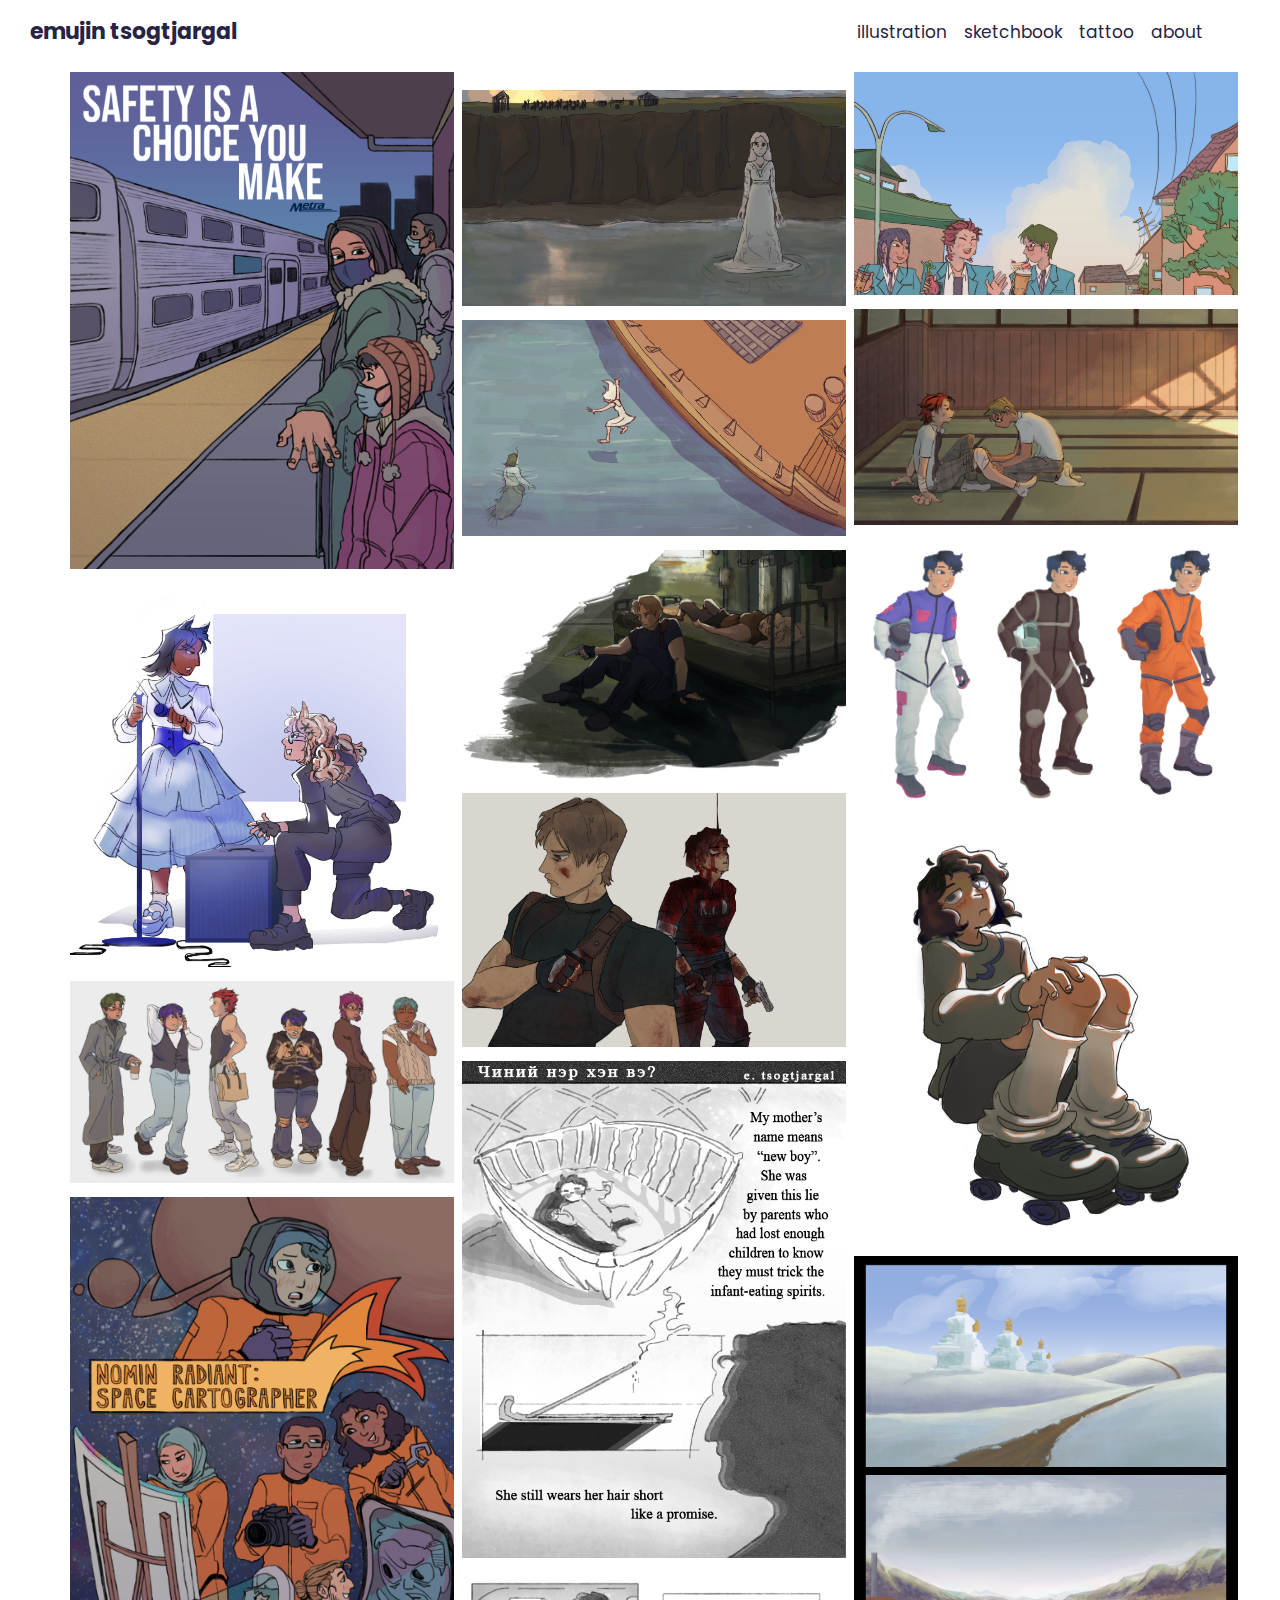
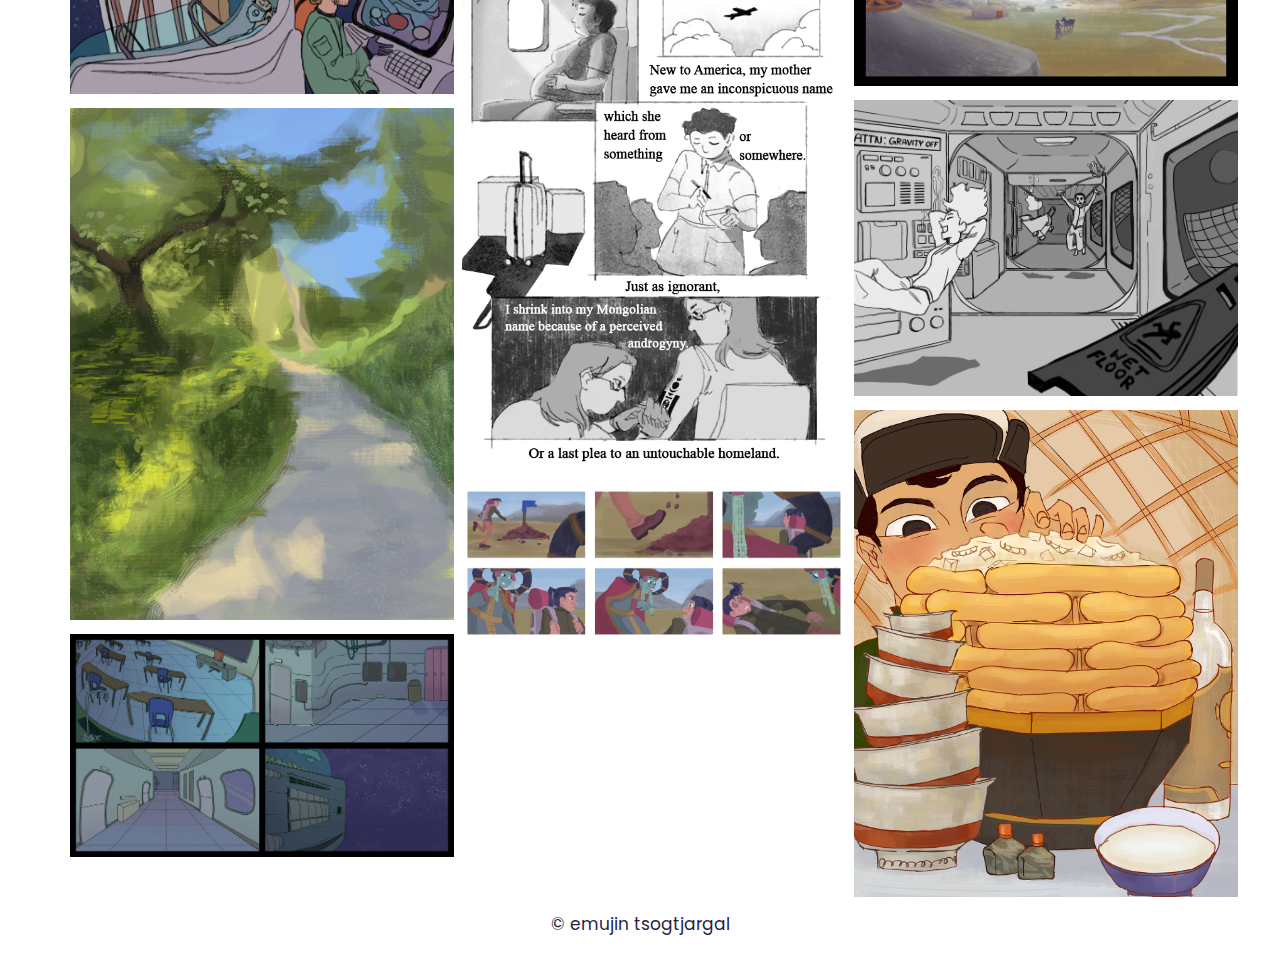
==== index.html @ 5392f942 "is adding files to github" ====
<!DOCTYPE html>
<html lang="en">
<head>
    <meta charset="UTF-8">
    <meta name="viewport" content="width=device-width, initial-scale=1.0">
    <title>illustration</title>
    <link rel="preconnect" href="https://fonts.googleapis.com">
    <link rel="preconnect" href="https://fonts.gstatic.com" crossorigin>
    <link href="https://fonts.googleapis.com/css2?family=Poppins&display=swap" rel="stylesheet">
    <link rel="stylesheet" href="styles/styles.css" />
</head>

<body>
    <header>
        <h1 class="name">emujin tsogtjargal</h1>
            <nav>
                <ul class="nav-links">
                    <li><a href="index.html">illustration</a></li>
                    <li><a href="pages/sketchbook.html">sketchbook</a></li>
                    <li><a href="pages/tattoo.html">tattoo</a></li>
                    <li><a href="pages/about.html">about</a></li>
                </ul> 
        </nav>
    </header>


    <div class="gallery">
        <div class="row">
            <div class="column">
                <img src="images/illustration/metra.png" alt="" class="port-item">
                <img src="images/illustration/artfight.png" alt="" class="port-item">
                <img src="images/illustration/lineup.png" alt="" class="port-item">
                <img src="images/illustration/poster.png" alt="" class="port-item">
                <img src="images/illustration/trail.png" alt="" class="port-item">
                <img src="images/illustration/backgrounds.png" alt="" class="port-item">
            </div>

            <div class="column">
                <img src="images/illustration/mermaids 1.png" alt="" class="port-item">
                <img src="images/illustration/mermaids 2.png" alt="" class="port-item">
                <img src="images/illustration/mermaids 3.png" alt="" class="port-item">
                <img src="images/illustration/leonnn.png" alt="" class="port-item">
                <img src="images/illustration/knife.png" alt="" class="port-item">
                <img src="images/illustration/name comic1.png" alt="" class="port-item">
                <img src="images/illustration/name comic 2.png" alt="" class="port-item">
                <img src="images/illustration/anujin and enguun.png" alt="" class="port-item">
            </div>

            <div class="column">
                <img src="images/illustration/boba.png" alt="" class="port-item">
                <img src="images/illustration/second yr.png" alt="" class="port-item">
                <img src="images/illustration/suit variants.png" alt="" class="port-item">
                <img src="images/illustration/treb.png" alt="" class="port-item">
                <img src="images/illustration/two views.png" alt="" class="port-item">
                <img src="images/illustration/cass and jj.png" alt="" class="port-item">
                <img src="images/illustration/tsaagan sar.png" alt="" class="port-item">
            </div>
           
    </div> 

    <footer>
        <p>&#169; emujin tsogtjargal</p>
    </footer>

</body>
</html>
---- styles/styles.css ----
:root {
    --background: #fffffe;
    --base-text: #272343;
    --border: #e3f6f5;
}

* {
  margin: 0;
  padding: 0;
}

body {
  overflow-x: hidden;
}

h1, li, a, p {
  font-family: "Poppins", serif;
  font-size: 17px;
}

header { 
  display: flex;
  justify-content: space-between;
  align-items: center;
  padding: 15px 30px;
}


.navigation {
    display:inline-flex;
    justify-content: right;
    font-size: 17px;
    margin: 0;
}

.name {
  display: inline-flex;
  align-items: center;
  justify-content: left;
  font-size: 22px;
  font-family: "Poppins", serif;
  color: var(--base-text);
  margin: 0;
  cursor:default;
}

.nav-links {
    list-style: none;
    margin-right: 30px;
    display: inline-flex;
} 

.nav-links a {
    text-decoration: none;
    color: var(--base-text);
    padding-right: 17px;
}

.nav-links a:hover {
    color: #45b1cc;
}  

.gallery {
  align-items: center;
}

img {
  margin: 7px 10px;
}

.row {
    padding: 30px 0;
    display: flex;
    flex-wrap: wrap;
    padding: 1px 4px;
    justify-content: center;
    width: 100%;
} 

.column {
    flex: 25%;
    max-width: 30%;
    padding: 1px 4px;
} 

.column img {
    vertical-align: middle;
    width: 100%;
  }

  @media screen and (max-width: 800px) {
    .column {
      flex: 50%;
      max-width: 50%;
    }
  } 

  @media screen and (max-width: 600px) {
    .column {
      flex: 100%;
      max-width: 100%;
    } 
  }  

  footer {
    text-align: center;
    margin-top: 5px;
    margin-bottom: 17px;
    text-decoration: none;
    color: var(--base-text);
  } 

  .underconst {
    text-align: center;
    margin-top: 30px;
  } 

  .about-container {
    display: inline-flex;
    align-items: center;
    justify-content: center;
    
  } 

  .myimage {
    max-width: 100%;
    max-height:100%;
  } 

  .about {
    font-size: 70px;
  }
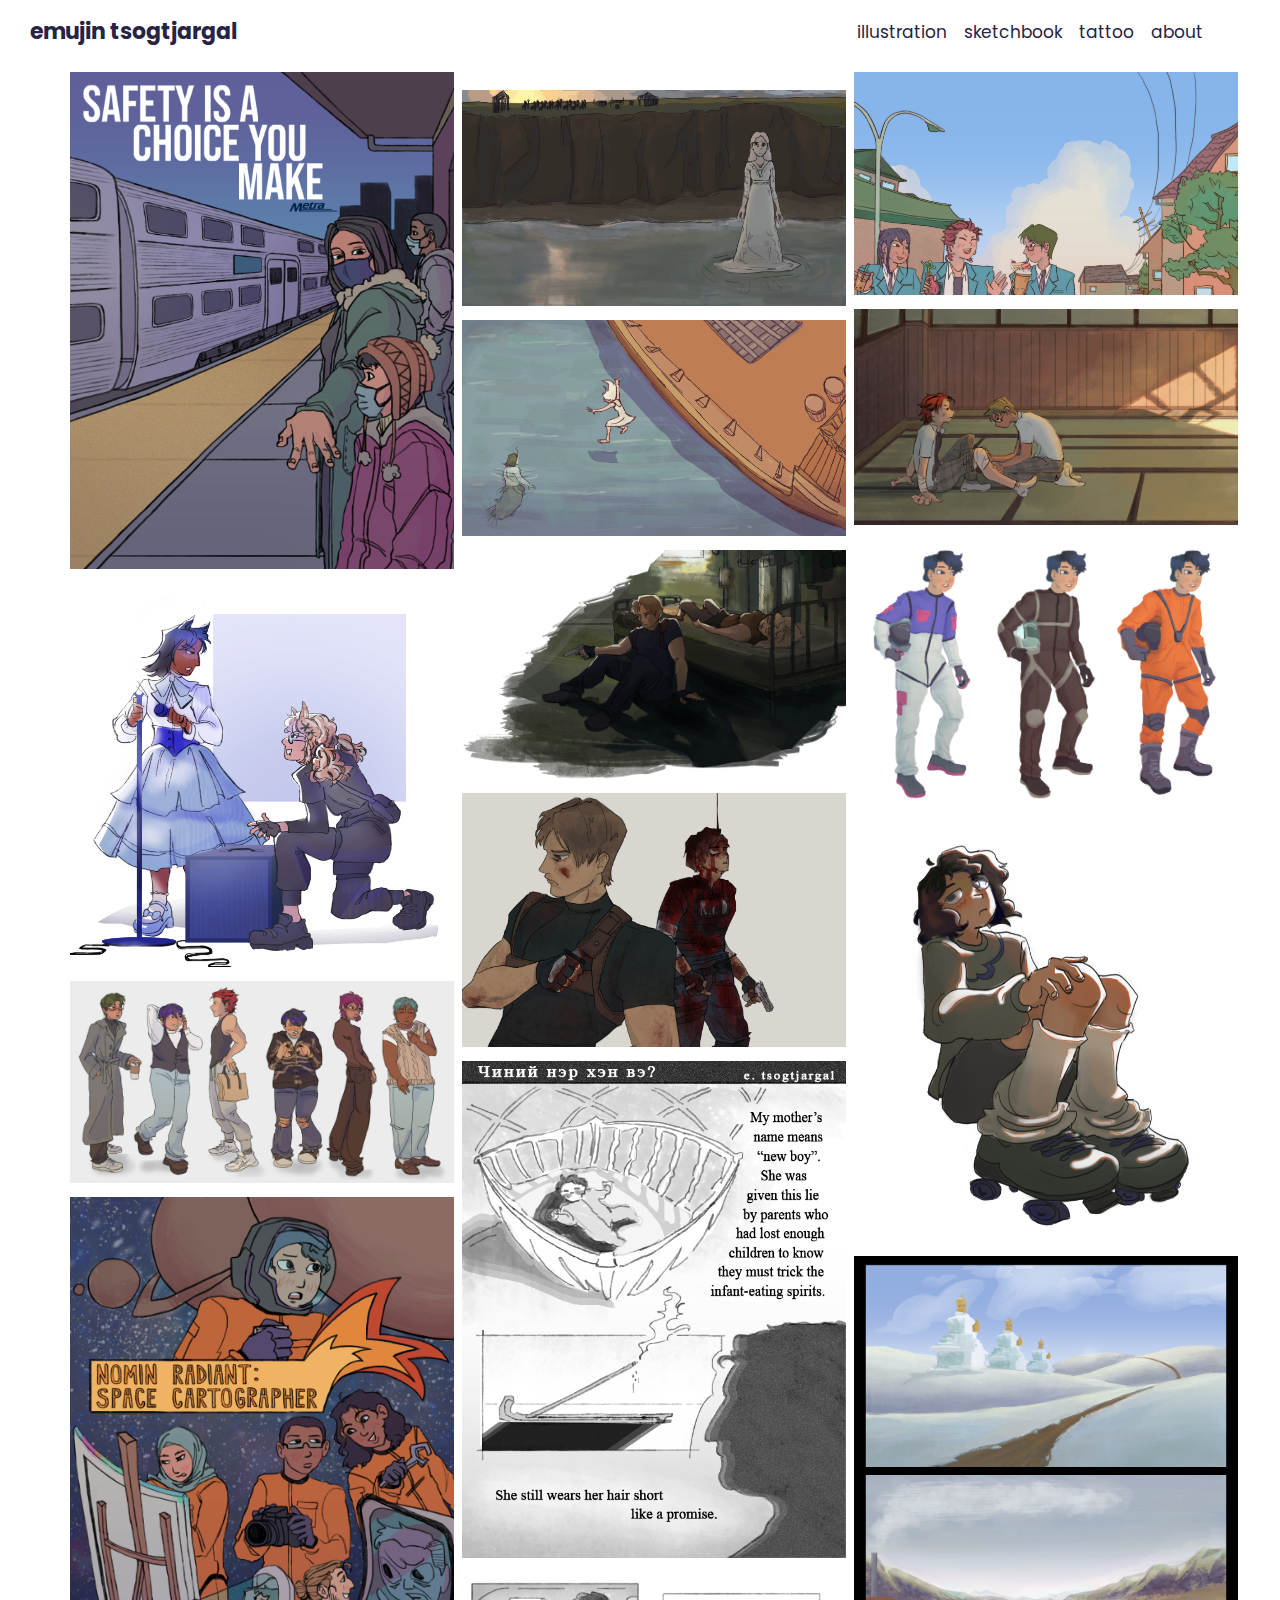
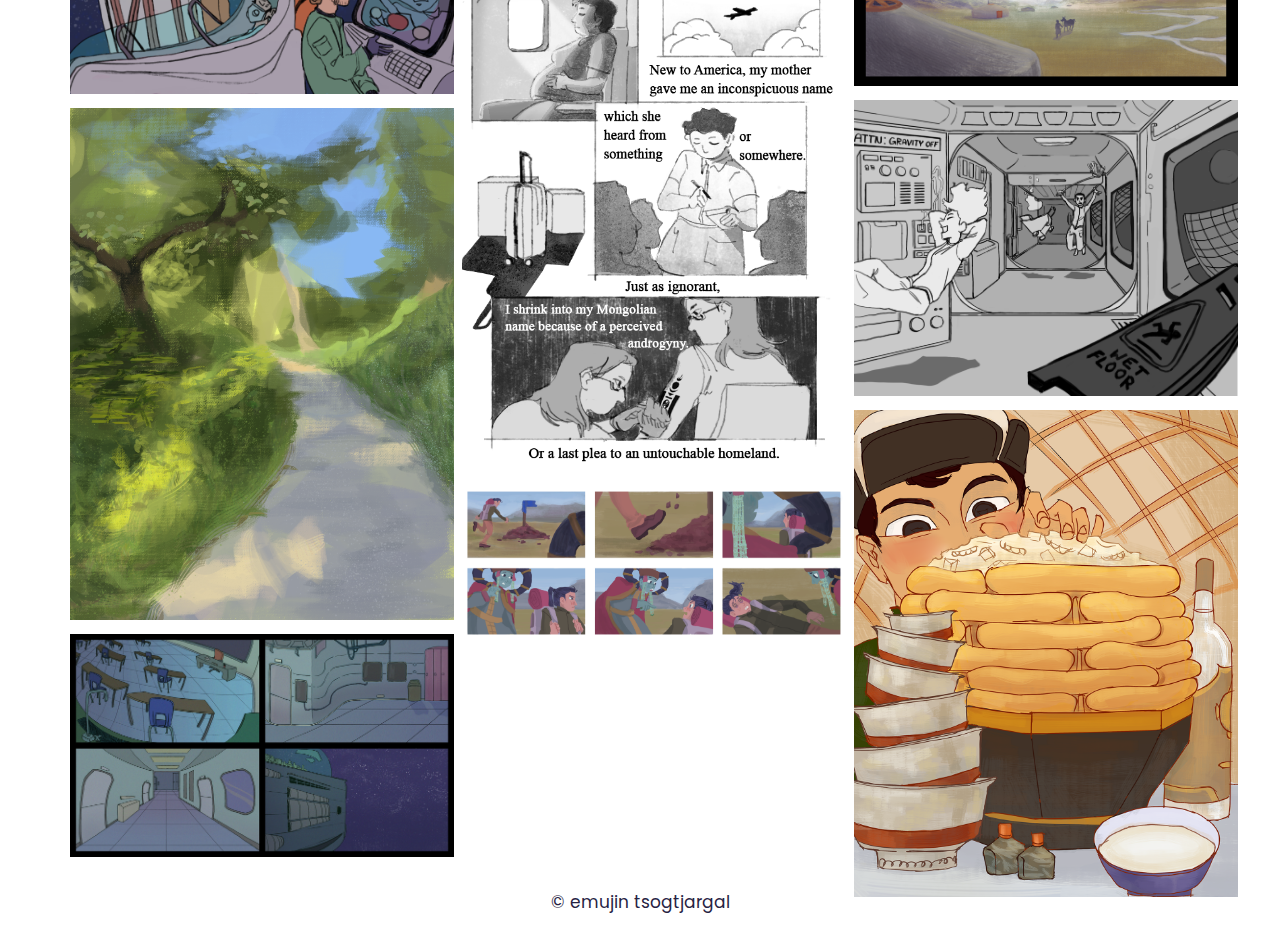
==== commit 0a4a013d: "updated about page and fixed footer" ====
--- a/index.html
+++ b/index.html
@@ -11,6 +11,9 @@
 </head>
 
 <body>
+    <div class="page-container">
+    <div class="content-wrap">
+
     <header>
         <h1 class="name">emujin tsogtjargal</h1>
             <nav>
@@ -55,12 +58,12 @@
                 <img src="images/illustration/cass and jj.png" alt="" class="port-item">
                 <img src="images/illustration/tsaagan sar.png" alt="" class="port-item">
             </div>
-           
     </div> 
+    </div>
 
     <footer>
         <p>&#169; emujin tsogtjargal</p>
     </footer>
-
+    </div>
 </body>
 </html>--- a/styles/styles.css
+++ b/styles/styles.css
@@ -16,6 +16,15 @@
 h1, li, a, p {
   font-family: "Poppins", serif;
   font-size: 17px;
+}
+
+.page-container {
+  position: relative;
+  min-height: 100vh;
+} 
+
+.content-wrap {
+  padding-bottom: 2rem;
 }
 
 header { 
@@ -103,11 +112,15 @@
   }  
 
   footer {
-    text-align: center;
-    margin-top: 5px;
+    margin-top: 10px;
     margin-bottom: 17px;
     text-decoration: none;
     color: var(--base-text);
+    position: absolute;
+    bottom: 0;
+    width: 100%; 
+    text-align: center;
+    height: 2rem;
   } 
 
   .underconst {
@@ -116,17 +129,24 @@
   } 
 
   .about-container {
-    display: inline-flex;
+    display:flex;
     align-items: center;
     justify-content: center;
-    
-  } 
+    font-size: 70px;
+    align-content: center;
+    margin-right: 10%;
+    margin-left: 10%;
+  }  
 
-  .myimage {
-    max-width: 100%;
-    max-height:100%;
-  } 
+  .self-portrait {
+    max-width: 400px;
+    max-height: 400px;
+    align-self: center;
+  }  
 
-  .about {
-    font-size: 70px;
-  }+  .about-txt {
+    padding: 10% 10% 10% 5%;
+    justify-self: left;
+  }
+
+ 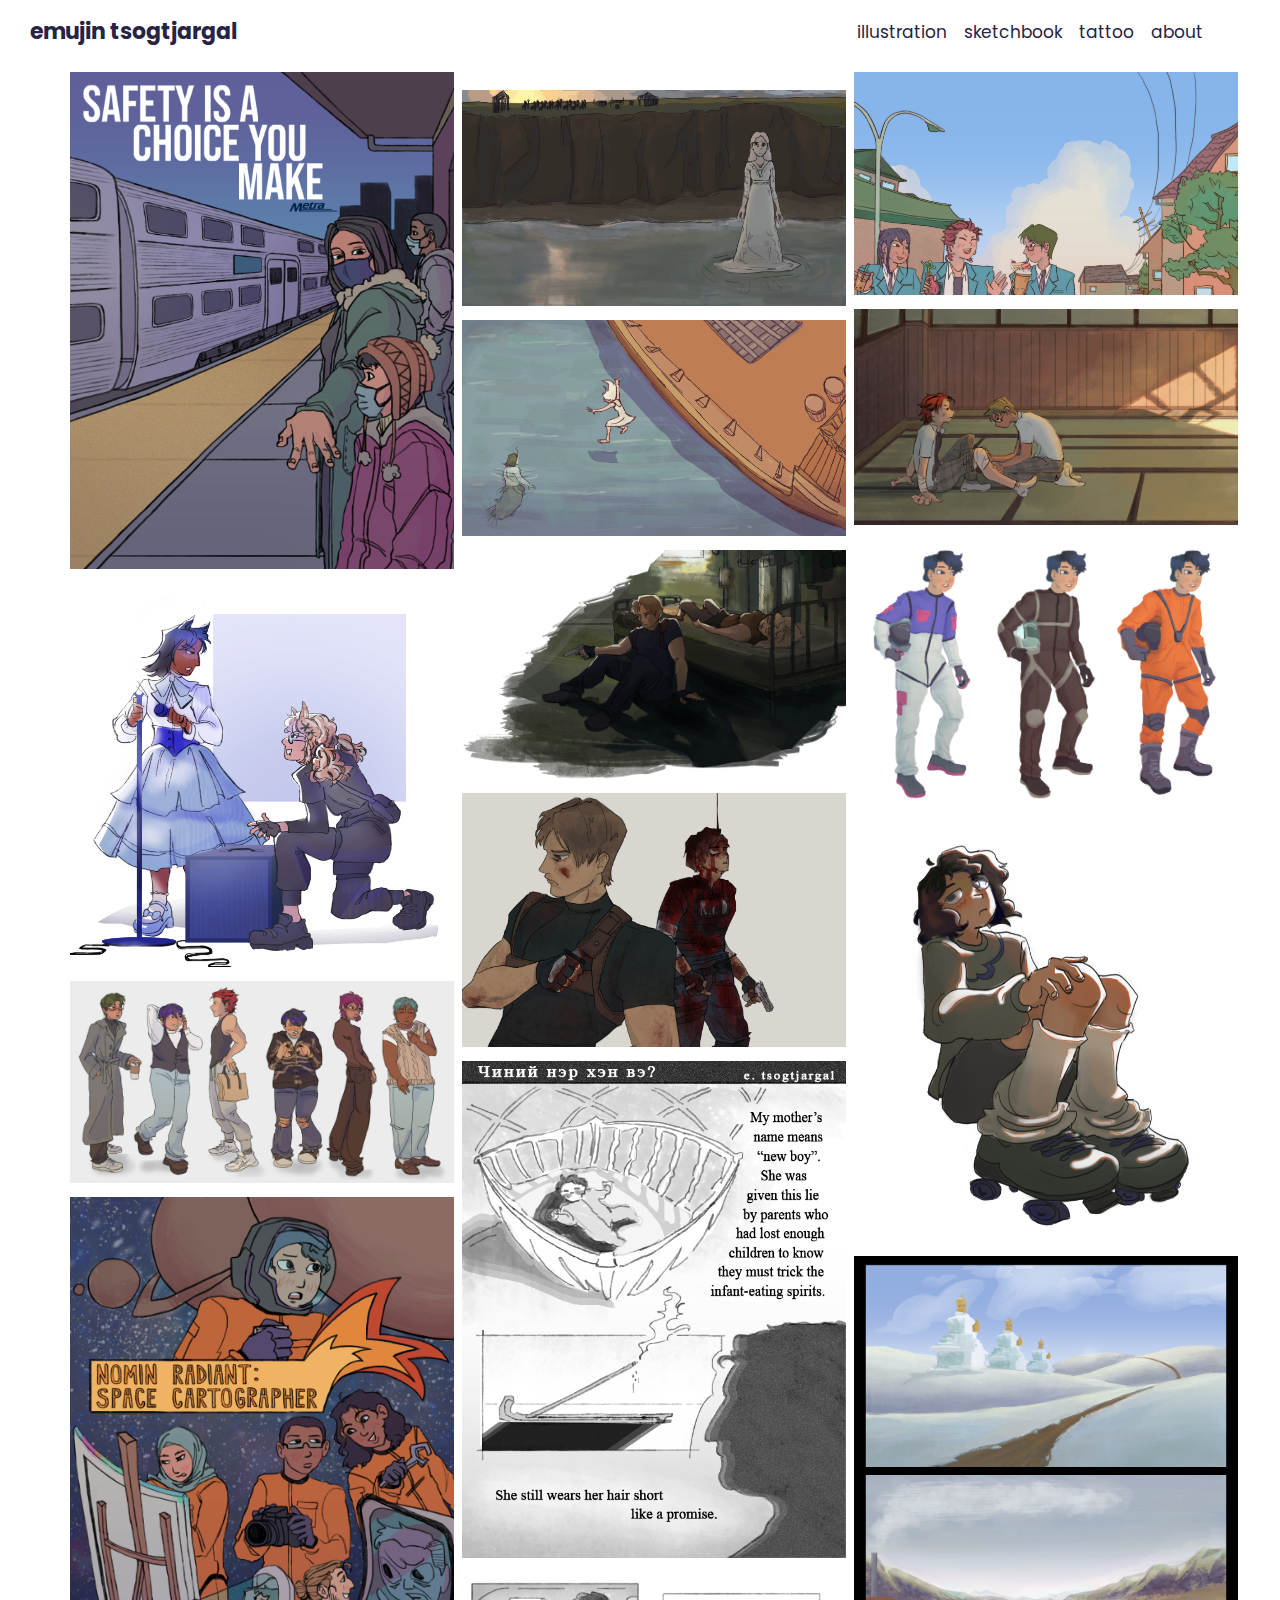
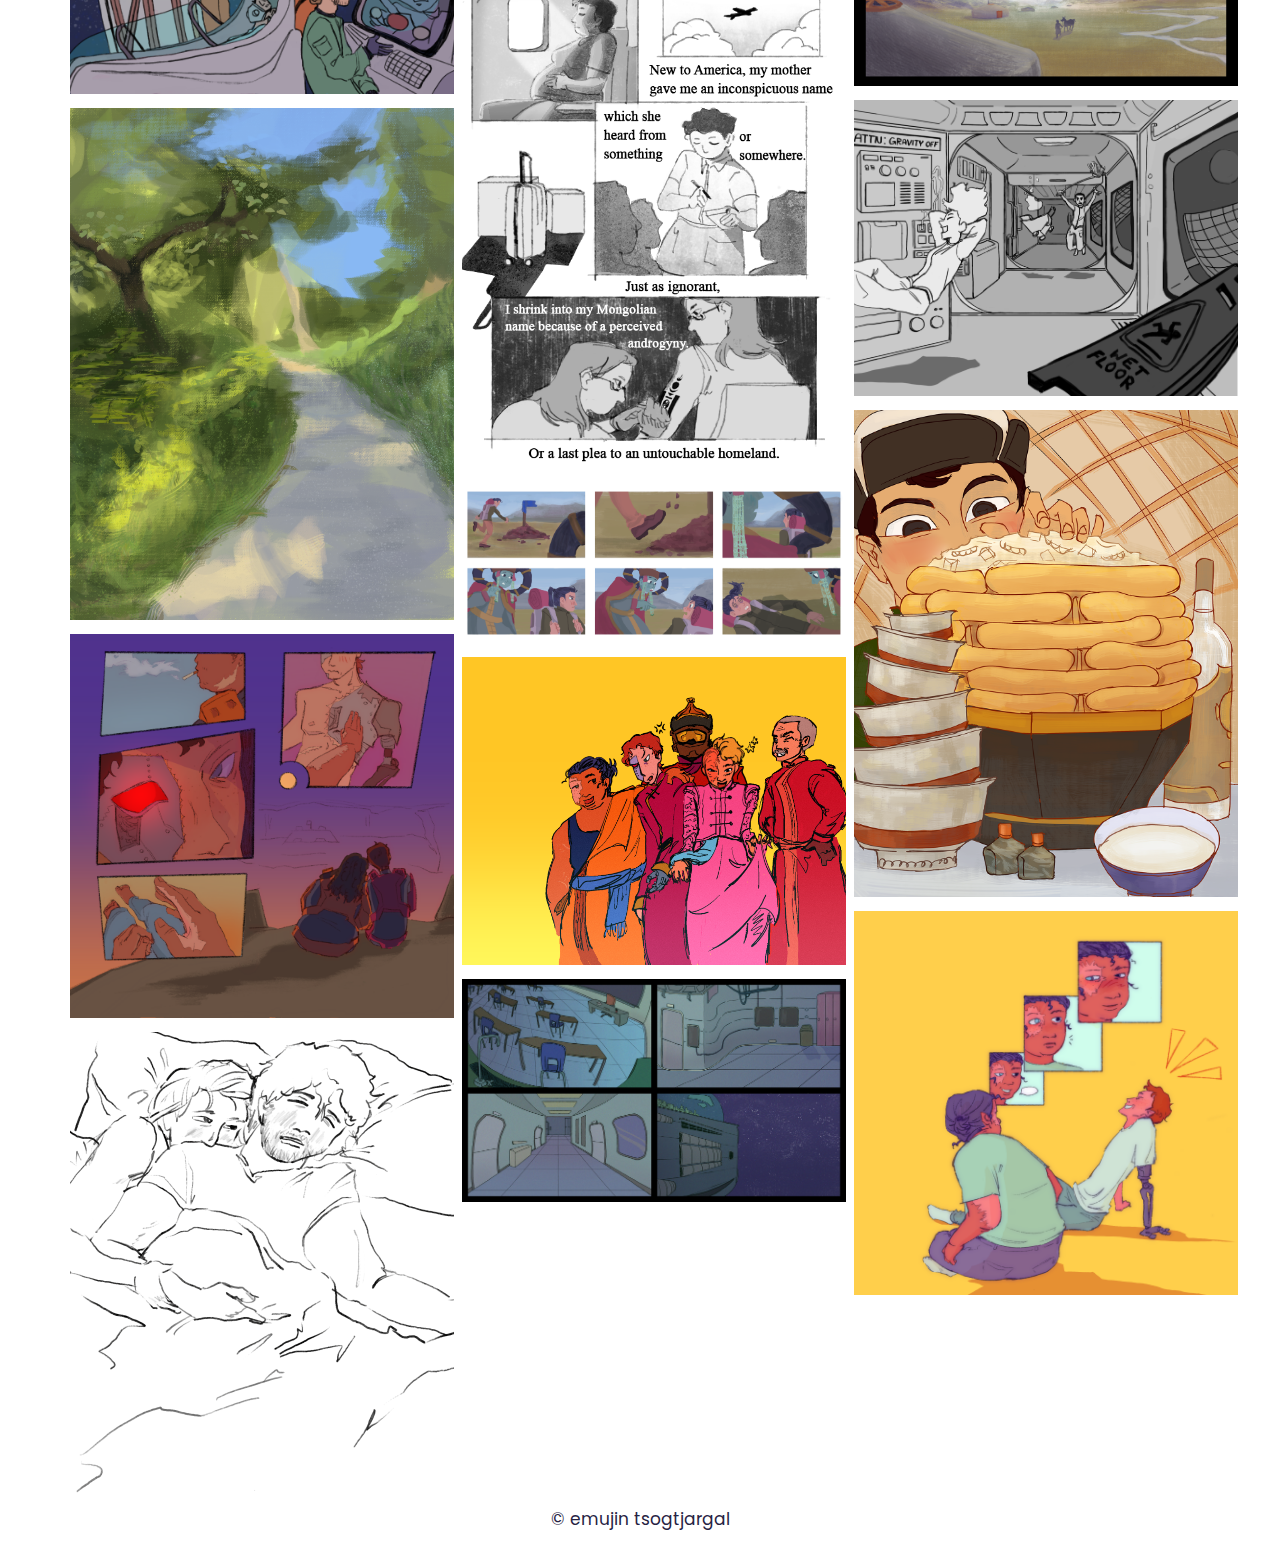
==== commit b99cc5d0: "added images to index" ====
--- a/index.html
+++ b/index.html
@@ -35,7 +35,8 @@
                 <img src="images/illustration/lineup.png" alt="" class="port-item">
                 <img src="images/illustration/poster.png" alt="" class="port-item">
                 <img src="images/illustration/trail.png" alt="" class="port-item">
-                <img src="images/illustration/backgrounds.png" alt="" class="port-item">
+                <img src="images/illustration/also grimmons.png" alt="" class="port-item">
+                <img src="images/illustration/valeveira.png" alt="" class="port-item">
             </div>
 
             <div class="column">
@@ -47,6 +48,8 @@
                 <img src="images/illustration/name comic1.png" alt="" class="port-item">
                 <img src="images/illustration/name comic 2.png" alt="" class="port-item">
                 <img src="images/illustration/anujin and enguun.png" alt="" class="port-item">
+                <img src="images/illustration/redteam.png" alt="" class="port-item">
+                <img src="images/illustration/backgrounds.png" alt="" class="port-item">
             </div>
 
             <div class="column">
@@ -57,6 +60,7 @@
                 <img src="images/illustration/two views.png" alt="" class="port-item">
                 <img src="images/illustration/cass and jj.png" alt="" class="port-item">
                 <img src="images/illustration/tsaagan sar.png" alt="" class="port-item">
+                <img src="images/illustration/grimmons.png" alt="" class="port-item">
             </div>
     </div> 
     </div>
